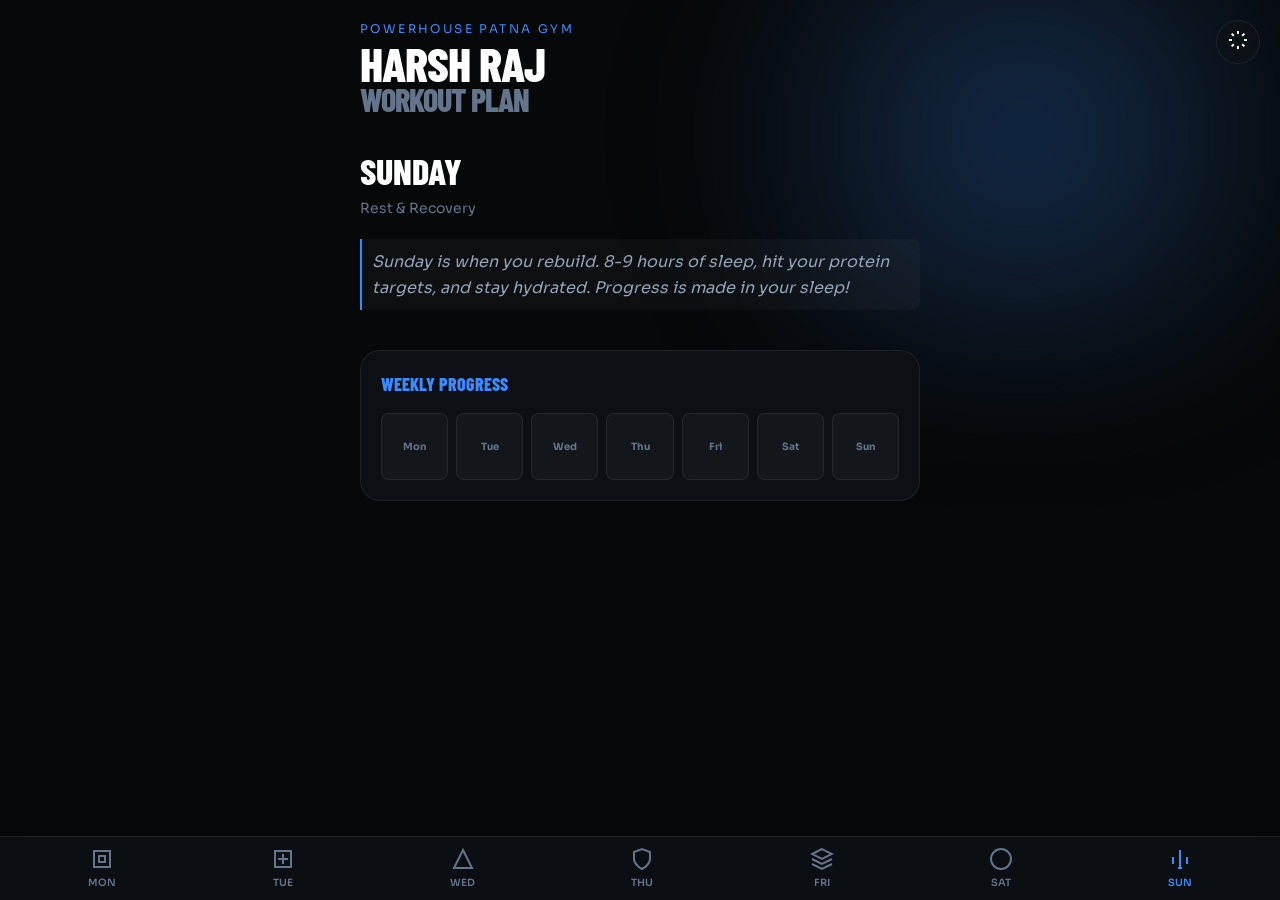
==== index.html @ e4090808 "Initial commit" ====
<!DOCTYPE html>
<html lang="en">
<head>
    <meta charset="UTF-8">
    <meta name="viewport" content="width=device-width, initial-scale=1.0, maximum-scale=1.0, user-scalable=no, viewport-fit=cover">
    <title>Harsh Raj — Workout Plan</title>
    
    <!-- PWA -->
    <link rel="manifest" href="manifest.json">
    <meta name="theme-color" content="#080b0f">
    <meta name="apple-mobile-web-app-capable" content="yes">
    <meta name="apple-mobile-web-app-status-bar-style" content="black-translucent">
    <link rel="apple-touch-icon" href="icons/icon-192.png">

    <!-- Fonts -->
    <link rel="preconnect" href="https://fonts.googleapis.com">
    <link rel="preconnect" href="https://fonts.gstatic.com" crossorigin>
    <link href="https://fonts.googleapis.com/css2?family=Barlow+Condensed:wght@400;600;700;800;900&family=Sora:wght@300;400;600;700&family=JetBrains+Mono:wght@400;500&display=swap" rel="stylesheet">

    <!-- Styles -->
    <link rel="stylesheet" href="style-extra.css">
</head>
<body class="day-blue">
    <div class="glow-bg"></div>
    <div class="pull-to-refresh" id="ptr">↓ Pull to update</div>

    <button class="focus-btn" onclick="toggleFocusMode()" aria-label="Toggle Focus Mode">
        <svg class="nav-icon"><path d="M12 3v3m0 12v3M5.6 5.6l2.2 2.2m8.4 8.4l2.2 2.2M3 12h3m12 0h3M5.6 18.4l2.2-2.2m8.4-8.4l2.2-2.2"/></svg>
    </button>

    <div class="app-container">
        <!-- ════════ HERO ════════ -->
        <header>
            <div class="brand-eyebrow">POWERHOUSE PATNA GYM</div>
            <h1 class="hero-title">
                <span class="name">HARSH RAJ</span>
                <span class="sub">WORKOUT PLAN</span>
            </h1>
        </header>

        <main id="app-content">
            <!-- ════════ MONDAY (Back & Bi) ════════ -->
            <section class="exercise-section" id="day-0">
                <div class="day-header">
                    <div class="day-info">
                        <h2>MONDAY</h2>
                        <p>Back & Biceps · Primary Pull</p>
                    </div>
                </div>

                <!-- Back -->
                <div class="exercise-card" data-id="m01">
                    <div class="exercise-header">
                        <div class="ex-title-wrap">
                            <span class="ex-number">01</span>
                            <span class="ex-name">T-Bar Bent-Over Row</span>
                        </div>
                        <span class="ex-badge">3 × 12–16</span>
                    </div>
                    <div class="exercise-details">
                        <div class="details-content">
                            <ul class="cues-list">
                                <li>Hip hinge ~45°; chest up, back flat throughout</li>
                                <li>Pull handle to lower sternum; elbows stay close</li>
                                <li>Squeeze shoulder blades at the top — hold 1 sec</li>
                                <li>Full stretch at bottom; don't round upper back</li>
                            </ul>
                            <div class="tip-box">Your primary back thickness builder. Load progressively — add 2.5 kg when you hit the top range easily.</div>
                        </div>
                    </div>
                </div>

                <div class="exercise-card" data-id="m02">
                    <div class="exercise-header">
                        <div class="ex-title-wrap">
                            <span class="ex-number">02</span>
                            <span class="ex-name">Lat Pulldown</span>
                        </div>
                        <span class="ex-badge">3 × 12–16</span>
                    </div>
                    <div class="exercise-details">
                        <div class="details-content">
                            <ul class="cues-list">
                                <li>Lean back 15°; initiate by depressing scapula first</li>
                                <li>Pull bar to upper sternum — not behind the neck</li>
                                <li>Full stretch at top every rep; let shoulder blades rise</li>
                            </ul>
                            <div class="tip-box">Think "pull your elbows to your pockets" not "pull the bar down." This shifts load from biceps to lats.</div>
                        </div>
                    </div>
                </div>

                <div class="exercise-card" data-id="m03">
                    <div class="exercise-header">
                        <div class="ex-title-wrap">
                            <span class="ex-number">03</span>
                            <span class="ex-name">Seated Row</span>
                        </div>
                        <span class="ex-badge">3 × 14–20</span>
                    </div>
                    <div class="exercise-details">
                        <div class="details-content">
                            <ul class="cues-list">
                                <li>Slight forward lean at start for full lat stretch</li>
                                <li>Pull to upper abdomen; elbows hug torso</li>
                                <li>Squeeze blades at peak; slow return</li>
                            </ul>
                            <div class="tip-box">Higher rep range here creates metabolic stress for back density. Constant cable tension is key.</div>
                        </div>
                    </div>
                </div>

                <div class="exercise-card" data-id="m04">
                    <div class="exercise-header">
                        <div class="ex-title-wrap">
                            <span class="ex-number">04</span>
                            <span class="ex-name">Pullover</span>
                        </div>
                        <span class="ex-badge">2 × Failure</span>
                    </div>
                    <div class="exercise-details">
                        <div class="details-content">
                            <ul class="cues-list">
                                <li>Lie across bench; hips low to maximise lat stretch</li>
                                <li>Arms straight; arc from overhead to hips</li>
                                <li>Feel the lat stretch at full extension</li>
                            </ul>
                            <div class="tip-box">Targets the lats through a unique arc. Also develops the serratus anterior — the "fingers" at the side.</div>
                        </div>
                    </div>
                </div>

                <!-- Biceps -->
                <div class="exercise-card" data-id="m05">
                    <div class="exercise-header">
                        <div class="ex-title-wrap">
                            <span class="ex-number">05</span>
                            <span class="ex-name">Preacher Curl</span>
                        </div>
                        <span class="ex-badge">3 × 12–16</span>
                    </div>
                    <div class="exercise-details">
                        <div class="details-content">
                            <ul class="cues-list">
                                <li>Chest flat against pad; upper arms fully supported</li>
                                <li>Full extension at the bottom — don't cut the range</li>
                                <li>Slow curl; hard squeeze at top</li>
                            </ul>
                            <div class="tip-box">The pad eliminates momentum entirely. When you can't cheat, every rep is pure muscle work.</div>
                        </div>
                    </div>
                </div>

                <div class="exercise-card" data-id="m06">
                    <div class="exercise-header">
                        <div class="ex-title-wrap">
                            <span class="ex-number">06</span>
                            <span class="ex-name">Dumbbell Curl</span>
                        </div>
                        <span class="ex-badge">3 × Failure</span>
                    </div>
                    <div class="exercise-details">
                        <div class="details-content">
                            <ul class="cues-list">
                                <li>Keep elbows pinned to sides</li>
                                <li>Supinate (twist pinky out) during the curl</li>
                                <li>No swinging — if you swing, the set is over</li>
                            </ul>
                            <div class="tip-box">Going to failure here after preacher curls = maximum growth stimulus.</div>
                        </div>
                    </div>
                </div>

                <!-- Forearms -->
                <div class="exercise-card" data-id="m07">
                    <div class="exercise-header">
                        <div class="ex-title-wrap">
                            <span class="ex-number">07</span>
                            <span class="ex-name">Reverse Grip Curls</span>
                        </div>
                        <span class="ex-badge">3 × 12</span>
                    </div>
                    <div class="exercise-details">
                        <div class="details-content">
                            <ul class="cues-list">
                                <li>Overhand grip; elbows fixed at sides</li>
                                <li>Lighter than regular curls — control is key</li>
                            </ul>
                            <div class="tip-box">Builds the brachialis which pushes the bicep up, creating arm thickness.</div>
                        </div>
                    </div>
                </div>

                <div class="exercise-card" data-id="m08">
                    <div class="exercise-header">
                        <div class="ex-title-wrap">
                            <span class="ex-number">08</span>
                            <span class="ex-name">Wrist Curls</span>
                        </div>
                        <span class="ex-badge">3 × 12</span>
                    </div>
                    <div class="exercise-details">
                        <div class="details-content">
                            <ul class="cues-list">
                                <li>Forearms on thighs, palms up</li>
                                <li>Let bar roll to fingertips on descent</li>
                            </ul>
                            <div class="tip-box">The "roll to fingertips" doubles the range of motion. This is where growth lives.</div>
                        </div>
                    </div>
                </div>
            </section>

            <!-- ════════ TUESDAY (Chest & Tri) ════════ -->
            <section class="exercise-section" id="day-1">
                <div class="day-header">
                    <div class="day-info">
                        <h2>TUESDAY</h2>
                        <p>Chest & Triceps · Primary Push</p>
                    </div>
                </div>

                <div class="exercise-card" data-id="t01">
                    <div class="exercise-header">
                        <div class="ex-title-wrap">
                            <span class="ex-number">01</span>
                            <span class="ex-name">Incline DB Press — Heavy</span>
                        </div>
                        <span class="ex-badge">3 × 6–12</span>
                    </div>
                    <div class="exercise-details">
                        <div class="details-content">
                            <ul class="cues-list">
                                <li>30–45° bench; pinch shoulder blades before unracking</li>
                                <li>Lower DBs to outer chest; elbows ~75° from torso</li>
                                <li>Drive through palms; rotate slightly inward at top</li>
                            </ul>
                            <div class="tip-box">Your strength set — aim for 6-8 reps with a weight that's genuinely challenging.</div>
                        </div>
                    </div>
                </div>

                <div class="exercise-card" data-id="t02">
                    <div class="exercise-header">
                        <div class="ex-title-wrap">
                            <span class="ex-number">02</span>
                            <span class="ex-name">Incline Bench — Slow</span>
                        </div>
                        <span class="ex-badge">1 × 16–20</span>
                    </div>
                    <div class="exercise-details">
                        <div class="details-content">
                            <ul class="cues-list">
                                <li>Moderate weight (40-50kg); 3-sec eccentric, 1-sec pause at bottom</li>
                                <li>Touch chest; full extension at top</li>
                            </ul>
                            <div class="tip-box">Back-to-back incline creates both mechanical tension and metabolic stress.</div>
                        </div>
                    </div>
                </div>

                <div class="exercise-card" data-id="t03">
                    <div class="exercise-header">
                        <div class="ex-title-wrap">
                            <span class="ex-number">03</span>
                            <span class="ex-name">Pec Deck Fly</span>
                        </div>
                        <span class="ex-badge">3 × 18</span>
                    </div>
                    <div class="exercise-details">
                        <div class="details-content">
                            <ul class="cues-list">
                                <li>Bring pads together with a "hugging" motion; hold 1 sec</li>
                                <li>Control the return fully — that stretch is the stimulus</li>
                            </ul>
                            <div class="tip-box">Pec deck isolates the chest better than almost anything else.</div>
                        </div>
                    </div>
                </div>

                <div class="exercise-card" data-id="t04">
                    <div class="exercise-header">
                        <div class="ex-title-wrap">
                            <span class="ex-number">04</span>
                            <span class="ex-name">Flat Bench Press</span>
                        </div>
                        <span class="ex-badge">2 × 6–12</span>
                    </div>
                    <div class="exercise-details">
                        <div class="details-content">
                            <ul class="cues-list">
                                <li>Natural arch; feet drive into floor; leg drive = stability</li>
                                <li>Touch bar to lower sternum; elbows 45–60° to torso</li>
                            </ul>
                            <div class="tip-box">Only 2 sets because you've already pre-fatigued the chest.</div>
                        </div>
                    </div>
                </div>

                <div class="exercise-card" data-id="t05">
                    <div class="exercise-header">
                        <div class="ex-title-wrap">
                            <span class="ex-number">05</span>
                            <span class="ex-name">Decline DB Press</span>
                        </div>
                        <span class="ex-badge">3 × 16</span>
                    </div>
                    <div class="exercise-details">
                        <div class="details-content">
                            <ul class="cues-list">
                                <li>Press up and slightly inward; squeeze hard at top</li>
                                <li>16 reps = moderate weight, pump focus</li>
                            </ul>
                            <div class="tip-box">Lower chest fibres only activate fully when pressing from a decline angle.</div>
                        </div>
                    </div>
                </div>

                <!-- Triceps -->
                <div class="exercise-card" data-id="t06">
                    <div class="exercise-header">
                        <div class="ex-title-wrap">
                            <span class="ex-number">06</span>
                            <span class="ex-name">Triceps Pushdown</span>
                        </div>
                        <span class="ex-badge">3 × Failure</span>
                    </div>
                    <div class="exercise-details">
                        <div class="details-content">
                            <ul class="cues-list">
                                <li>Rope or bar; elbows pinned to sides</li>
                                <li>Split rope at bottom for full lateral-head squeeze</li>
                            </ul>
                            <div class="tip-box">Going to failure after chest means your triceps are already partially fatigued.</div>
                        </div>
                    </div>
                </div>

                <div class="exercise-card" data-id="t07">
                    <div class="exercise-header">
                        <div class="ex-title-wrap">
                            <span class="ex-number">07</span>
                            <span class="ex-name">Overhead Extension</span>
                        </div>
                        <span class="ex-badge">3 × Failure</span>
                    </div>
                    <div class="exercise-details">
                        <div class="details-content">
                            <ul class="cues-list">
                                <li>Rope overhead; arms forward fully; hold squeeze</li>
                                <li>Return slowly — the stretch is the money position</li>
                            </ul>
                            <div class="tip-box">The only way to fully stretch the long head — the largest head.</div>
                        </div>
                    </div>
                </div>
            </section>

            <!-- ════════ WEDNESDAY (Shoulders) ════════ -->
            <section class="exercise-section" id="day-2">
                <div class="day-header">
                    <div class="day-info">
                        <h2>WEDNESDAY</h2>
                        <p>Shoulders · 3D Delts</p>
                    </div>
                </div>

                <div class="exercise-card" data-id="w01">
                    <div class="exercise-header">
                        <div class="ex-title-wrap">
                            <span class="ex-number">01</span>
                            <span class="ex-name">DB Press</span>
                        </div>
                        <span class="ex-badge">3 × 8–14</span>
                    </div>
                    <div class="exercise-details">
                        <div class="details-content">
                            <ul class="cues-list">
                                <li>Seated or standing; DBs at ear level</li>
                                <li>Press up and slightly inward; full extension</li>
                            </ul>
                            <div class="tip-box">Allows each arm to move independently, fixing strength imbalances.</div>
                        </div>
                    </div>
                </div>

                <div class="exercise-card" data-id="w02">
                    <div class="exercise-header">
                        <div class="ex-title-wrap">
                            <span class="ex-number">02</span>
                            <span class="ex-name">Cable Lateral Raise</span>
                        </div>
                        <span class="ex-badge">3 × 16–20</span>
                    </div>
                    <div class="exercise-details">
                        <div class="details-content">
                            <ul class="cues-list">
                                <li>Lead with elbow; tilt pinky up slightly at top</li>
                                <li>Controlled descent — 2 sec down minimum</li>
                            </ul>
                            <div class="tip-box">Cable provides constant tension through the full range.</div>
                        </div>
                    </div>
                </div>

                <div class="exercise-card" data-id="w03">
                    <div class="exercise-header">
                        <div class="ex-title-wrap">
                            <span class="ex-number">03</span>
                            <span class="ex-name">Reverse Pec Deck — Slow</span>
                        </div>
                        <span class="ex-badge">3 × Failure</span>
                    </div>
                    <div class="exercise-details">
                        <div class="details-content">
                            <ul class="cues-list">
                                <li>3-sec eccentric; don't use traps to assist</li>
                                <li>Hold 1 sec at rear peak; feel the rear delt squeeze</li>
                            </ul>
                            <div class="tip-box">Rear delts are essential for the 3D "capped" shoulder look.</div>
                        </div>
                    </div>
                </div>

                <div class="exercise-card" data-id="w04">
                    <div class="exercise-header">
                        <div class="ex-title-wrap">
                            <span class="ex-number">04</span>
                            <span class="ex-name">Cable Shrugs</span>
                        </div>
                        <span class="ex-badge">3 × 12</span>
                    </div>
                    <div class="exercise-details">
                        <div class="details-content">
                            <ul class="cues-list">
                                <li>Straight arms; shrug straight up; hold for 2 sec</li>
                                <li>Don't roll the shoulders forward</li>
                            </ul>
                            <div class="tip-box">Constant tension vs barbell which loses it at the bottom.</div>
                        </div>
                    </div>
                </div>
            </section>

            <!-- ════════ THURSDAY (Legs) ════════ -->
            <section class="exercise-section" id="day-3">
                <div class="day-header">
                    <div class="day-info">
                        <h2>THURSDAY</h2>
                        <p>Legs · Lower Body Strength</p>
                    </div>
                </div>

                <div class="exercise-card" data-id="l01">
                    <div class="exercise-header">
                        <div class="ex-title-wrap">
                            <span class="ex-number">01</span>
                            <span class="ex-name">Heavy Squats</span>
                        </div>
                        <span class="ex-badge">3 × 8–14</span>
                    </div>
                    <div class="exercise-details">
                        <div class="details-content">
                            <ul class="cues-list">
                                <li>Brace core hard; descend to parallel+</li>
                                <li>Knees track over toes; chest stays tall</li>
                            </ul>
                            <div class="tip-box">The king of lower-body exercises. Track your numbers weekly.</div>
                        </div>
                    </div>
                </div>

                <div class="exercise-card" data-id="l02">
                    <div class="exercise-header">
                        <div class="ex-title-wrap">
                            <span class="ex-number">02</span>
                            <span class="ex-name">Leg Extension</span>
                        </div>
                        <span class="ex-badge">3 × 20</span>
                    </div>
                    <div class="exercise-details">
                        <div class="details-content">
                            <ul class="cues-list">
                                <li>Squeeze the VMO at the top; 3-sec eccentric</li>
                                <li>20 reps = moderate weight, pump focus</li>
                            </ul>
                            <div class="tip-box">Brutal pump after squats — a different stimulus.</div>
                        </div>
                    </div>
                </div>

                <div class="exercise-card" data-id="l03">
                    <div class="exercise-header">
                        <div class="ex-title-wrap">
                            <span class="ex-number">03</span>
                            <span class="ex-name">Leg Curl</span>
                        </div>
                        <span class="ex-badge">3 × 20</span>
                    </div>
                    <div class="exercise-details">
                        <div class="details-content">
                            <ul class="cues-list">
                                <li>Hold peak contraction 1 sec; 3-sec eccentric</li>
                                <li>Pointed toes for max hamstring contraction</li>
                            </ul>
                            <div class="tip-box">Hamstrings respond extremely well to high reps.</div>
                        </div>
                    </div>
                </div>
            </section>

            <!-- ════════ FRIDAY (Back & Bi Hit 2) ════════ -->
            <section class="exercise-section" id="day-4">
                <div class="day-header">
                    <div class="day-info">
                        <h2>FRIDAY</h2>
                        <p>Back & Biceps · Hit 2</p>
                    </div>
                </div>

                <div class="exercise-card" data-id="f01">
                    <div class="exercise-header">
                        <div class="ex-title-wrap">
                            <span class="ex-number">01</span>
                            <span class="ex-name">Reverse Grip Row</span>
                        </div>
                        <span class="ex-badge">3 × 12–16</span>
                    </div>
                    <div class="exercise-details">
                        <div class="details-content">
                            <ul class="cues-list">
                                <li>Underhand grip; pull to lower abdomen</li>
                                <li>Emphasises lower lats more than overhand</li>
                            </ul>
                            <div class="tip-box">Shifts load to lower lats and involves biceps more heavily.</div>
                        </div>
                    </div>
                </div>

                <div class="exercise-card" data-id="f02">
                    <div class="exercise-header">
                        <div class="ex-title-wrap">
                            <span class="ex-number">02</span>
                            <span class="ex-name">Lat Pulldown (Alt Grip)</span>
                        </div>
                        <span class="ex-badge">3 × 12–16</span>
                    </div>
                    <div class="exercise-details">
                        <div class="details-content">
                            <ul class="cues-list">
                                <li>Use a different grip than Monday (Wide/Neutral/Under)</li>
                            </ul>
                            <div class="tip-box">Rotating grip weekly ensures you develop full lat coverage.</div>
                        </div>
                    </div>
                </div>

                <div class="exercise-card" data-id="f03">
                    <div class="exercise-header">
                        <div class="ex-title-wrap">
                            <span class="ex-number">03</span>
                            <span class="ex-name">Seated Row</span>
                        </div>
                        <span class="ex-badge">3 × 14–20</span>
                    </div>
                    <div class="exercise-details">
                        <div class="details-content">
                            <div class="tip-box">Second hit builds strength faster. Consistency is key.</div>
                        </div>
                    </div>
                </div>

                <div class="exercise-card" data-id="f04">
                    <div class="exercise-header">
                        <div class="ex-title-wrap">
                            <span class="ex-number">04</span>
                            <span class="ex-name">Hammer Curl</span>
                        </div>
                        <span class="ex-badge">3 × Failure</span>
                    </div>
                    <div class="exercise-details">
                        <div class="details-content">
                            <ul class="cues-list">
                                <li>Neutral grip (thumbs up); no swinging</li>
                            </ul>
                            <div class="tip-box">Focuses on the brachialis for arm thickness.</div>
                        </div>
                    </div>
                </div>
            </section>

            <!-- ════════ SATURDAY (Chest & Tri Hit 2) ════════ -->
            <section class="exercise-section" id="day-5">
                <div class="day-header">
                    <div class="day-info">
                        <h2>SATURDAY</h2>
                        <p>Chest & Triceps · Hit 2</p>
                    </div>
                </div>

                <div class="exercise-card" data-id="s01">
                    <div class="exercise-header">
                        <div class="ex-title-wrap">
                            <span class="ex-number">01</span>
                            <span class="ex-name">Incline DB Press</span>
                        </div>
                        <span class="ex-badge">3 × 6–12</span>
                    </div>
                    <div class="exercise-details">
                        <div class="details-content">
                            <div class="tip-box">Compare with Tuesday — match or beat it.</div>
                        </div>
                    </div>
                </div>

                <div class="exercise-card" data-id="s02">
                    <div class="exercise-header">
                        <div class="ex-title-wrap">
                            <span class="ex-number">02</span>
                            <span class="ex-name">Flat Bench Press</span>
                        </div>
                        <span class="ex-badge">2 × 6–12</span>
                    </div>
                    <div class="exercise-details">
                        <div class="details-content">
                            <div class="tip-box">Optimal volume for strength progression.</div>
                        </div>
                    </div>
                </div>

                <div class="exercise-card" data-id="s03">
                    <div class="exercise-header">
                        <div class="ex-title-wrap">
                            <span class="ex-number">03</span>
                            <span class="ex-name">Triceps Pushdown</span>
                        </div>
                        <span class="ex-badge">3 × Failure</span>
                    </div>
                    <div class="exercise-details">
                        <div class="details-content">
                            <div class="tip-box">Failure sets twice weekly = high stimulus.</div>
                        </div>
                    </div>
                </div>
            </section>

            <!-- ════════ SUNDAY (Rest) ════════ -->
            <section class="exercise-section" id="day-6">
                <div class="day-header">
                    <div class="day-info">
                        <h2>SUNDAY</h2>
                        <p>Rest & Recovery</p>
                    </div>
                </div>
                <div class="tip-box" style="font-size: 16px; line-height: 1.6;">
                    Sunday is when you rebuild. 8-9 hours of sleep, hit your protein targets, and stay hydrated. Progress is made in your sleep!
                </div>
            </section>

            <!-- ════════ WEEKLY TRACKER ════════ -->
            <section class="weekly-tracker">
                <h3 class="display-font" style="font-size: 18px; color: var(--accent);">Weekly Progress</h3>
                <div class="tracker-grid" id="weekly-tracker-grid"></div>
            </section>
        </main>

        <!-- ════════ BOTTOM NAV ════════ -->
        <nav class="bottom-nav">
            <a href="#" class="nav-item active" data-day="0">
                <svg class="nav-icon"><path d="M4 4h16v16H4z M9 9h6v6H9z"/></svg>
                <span>MON</span>
            </a>
            <a href="#" class="nav-item" data-day="1">
                <svg class="nav-icon"><path d="M4 4h16v16H4z M12 7v10 M7 12h10"/></svg>
                <span>TUE</span>
            </a>
            <a href="#" class="nav-item" data-day="2">
                <svg class="nav-icon"><path d="M12 3l9 18H3l9-18z"/></svg>
                <span>WED</span>
            </a>
            <a href="#" class="nav-item" data-day="3">
                <svg class="nav-icon"><path d="M12 22s8-4 8-10V5l-8-3-8 3v7c0 6 8 10 8 10z"/></svg>
                <span>THU</span>
            </a>
            <a href="#" class="nav-item" data-day="4">
                <svg class="nav-icon"><path d="M12 2L2 7l10 5 10-5-10-5z M2 17l10 5 10-5 M2 12l10 5 10-5"/></svg>
                <span>FRI</span>
            </a>
            <a href="#" class="nav-item" data-day="5">
                <svg class="nav-icon"><circle cx="12" cy="12" r="10"/></svg>
                <span>SAT</span>
            </a>
            <a href="#" class="nav-item" data-day="6">
                <svg class="nav-icon"><path d="M10 21h4 M19 10v7 M5 10v7 M12 3v18"/></svg>
                <span>SUN</span>
            </a>
        </nav>
    </div>

    <script src="script.js"></script>
</body>
</html>
---- style-extra.css ----
/* 
  Harsh Raj — Workout Plan
  Core Design System & Visual Tokens
*/

:root {
    /* Base Theme */
    --bg: #060809;
    --bg-surface: #0c0f13;
    --bg-glass: rgba(15, 18, 24, 0.7);
    --border: rgba(255, 255, 255, 0.08);
    --border-bright: rgba(255, 255, 255, 0.15);
    
    /* Text */
    --text-primary: #ffffff;
    --text-secondary: #94a3b8;
    --text-dim: #64748b;
    
    /* Brand Colors - Harsh Raj Specific Split */
    --blue: #3b8bff;
    --blue-glow: rgba(59, 139, 255, 0.3);
    
    --red: #ef4444;
    --red-glow: rgba(239, 68, 68, 0.3);
    
    --gold: #f59e0b;
    --gold-glow: rgba(245, 158, 11, 0.3);
    
    --green: #10b981;
    --green-glow: rgba(16, 185, 129, 0.3);
    
    /* Functional Colors */
    --accent: var(--blue);
    --accent-glow: var(--blue-glow);
    
    /* Spacing */
    --safe-area-top: env(safe-area-inset-top);
    --safe-area-bottom: env(safe-area-inset-bottom);
}

/* Day Specific Overrides */
body.day-blue { --accent: var(--blue); --accent-glow: var(--blue-glow); }
body.day-red { --accent: var(--red); --accent-glow: var(--red-glow); }
body.day-gold { --accent: var(--gold); --accent-glow: var(--gold-glow); }
body.day-green { --accent: var(--green); --accent-glow: var(--green-glow); }

* {
    margin: 0;
    padding: 0;
    box-sizing: border-box;
    -webkit-tap-highlight-color: transparent;
}

body {
    background-color: var(--bg);
    color: var(--text-primary);
    font-family: 'Sora', sans-serif;
    line-height: 1.5;
    overflow-x: hidden;
    min-height: 100vh;
}

/* Typography */
h1, h2, h3, .display-font {
    font-family: 'Barlow Condensed', sans-serif;
    text-transform: uppercase;
    font-weight: 800;
}

/* Background Texture */
body::before {
    content: "";
    position: fixed;
    top: 0;
    left: 0;
    width: 100%;
    height: 100%;
    background-image: url("data:image/svg+xml,%3Csvg viewBox='0 0 200 200' xmlns='http://www.w3.org/2000/svg'%3%3Ffilter id='noiseFilter'%3E%3CfeTurbulence type='fractalNoise' baseFrequency='0.65' numOctaves='3' stitchTiles='stitch'/%3E%3C/filter%3E%3Crect width='100%25' height='100%25' filter='url(%23noiseFilter)'/%3E%3C/svg%3E");
    opacity: 0.03;
    pointer-events: none;
    z-index: 100;
}

.glow-bg {
    position: fixed;
    top: -10%;
    right: -10%;
    width: 60%;
    height: 50%;
    background: radial-gradient(circle, var(--accent-glow) 0%, transparent 70%);
    filter: blur(80px);
    z-index: -1;
    transition: background 0.8s ease;
}

/* Layout */
.app-container {
    max-width: 600px;
    margin: 0 auto;
    padding: calc(20px + var(--safe-area-top)) 20px calc(100px + var(--safe-area-bottom));
}

/* Header */
header {
    margin-bottom: 30px;
}

.brand-eyebrow {
    font-size: 12px;
    letter-spacing: 0.2em;
    color: var(--accent);
    margin-bottom: 4px;
    transition: color 0.5s ease;
}

.hero-title {
    font-size: 48px;
    line-height: 0.9;
    letter-spacing: -0.02em;
}

.hero-title span {
    display: block;
}

.hero-title .name {
    color: var(--text-primary);
}

.hero-title .sub {
    color: var(--text-dim);
    font-size: 32px;
}

/* Navigation */
.bottom-nav {
    position: fixed;
    bottom: 0;
    left: 0;
    width: 100%;
    background: var(--bg-glass);
    backdrop-filter: blur(15px);
    -webkit-backdrop-filter: blur(15px);
    border-top: 1px solid var(--border);
    display: flex;
    justify-content: space-around;
    padding: 10px 10px calc(10px + var(--safe-area-bottom));
    z-index: 1000;
}

.nav-item {
    display: flex;
    flex-direction: column;
    align-items: center;
    color: var(--text-dim);
    text-decoration: none;
    font-size: 10px;
    font-weight: 600;
    transition: all 0.3s ease;
}

.nav-item.active {
    color: var(--accent);
}

.nav-icon {
    width: 24px;
    height: 24px;
    margin-bottom: 4px;
    stroke: currentColor;
    stroke-width: 2;
    fill: none;
}

/* Exercise Cards */
.exercise-section {
    display: none;
}

.exercise-section.active {
    display: block;
    animation: slideUp 0.4s ease-out;
}

@keyframes slideUp {
    from { opacity: 0; transform: translateY(20px); }
    to { opacity: 1; transform: translateY(0); }
}

.day-header {
    margin-bottom: 20px;
    display: flex;
    justify-content: space-between;
    align-items: flex-end;
}

.day-info h2 {
    font-size: 36px;
    color: var(--text-primary);
}

.day-info p {
    color: var(--text-dim);
    font-size: 14px;
}

.exercise-card {
    background: var(--bg-surface);
    border: 1px solid var(--border);
    border-radius: 16px;
    margin-bottom: 16px;
    overflow: hidden;
    transition: border-color 0.3s ease;
}

.exercise-card.completed {
    border-color: var(--green);
    background: rgba(16, 185, 129, 0.05);
}

.exercise-card.completed .ex-name {
    text-decoration: line-through;
    color: var(--text-dim);
    text-decoration-color: var(--green);
}

.exercise-card.completed .ex-number {
    color: var(--green);
}

.exercise-card.completed .ex-number::after {
    content: " ✓";
    font-size: 10px;
}

.exercise-header {
    padding: 16px;
    display: flex;
    justify-content: space-between;
    align-items: center;
    cursor: pointer;
}

.ex-title-wrap {
    display: flex;
    align-items: center;
    gap: 12px;
}

.ex-number {
    font-family: 'JetBrains Mono', monospace;
    font-size: 12px;
    color: var(--accent);
    opacity: 0.7;
}

.ex-name {
    font-size: 16px;
    font-weight: 700;
}

.ex-badge {
    background: rgba(255, 255, 255, 0.05);
    padding: 4px 10px;
    border-radius: 6px;
    font-family: 'Barlow Condensed', sans-serif;
    font-weight: 700;
    font-size: 14px;
}

/* Expanded Details */
.exercise-details {
    max-height: 0;
    overflow: hidden;
    transition: max-height 0.4s cubic-bezier(0, 1, 0, 1);
    background: rgba(255, 255, 255, 0.02);
}

.exercise-card.open .exercise-details {
    max-height: 1000px;
    transition: max-height 0.8s ease-in-out;
}

.details-content {
    padding: 0 16px 16px;
}

.cues-list {
    list-style: none;
    margin: 12px 0;
}

.cues-list li {
    font-size: 13px;
    color: var(--text-secondary);
    padding-left: 18px;
    position: relative;
    margin-bottom: 6px;
}

.cues-list li::before {
    content: "→";
    position: absolute;
    left: 0;
    color: var(--accent);
}

.tip-box {
    background: rgba(255, 255, 255, 0.03);
    border-left: 2px solid var(--accent);
    padding: 10px;
    border-radius: 0 8px 8px 0;
    font-size: 12px;
    font-style: italic;
    color: var(--text-secondary);
}

/* Set Tracker */
.sets-tracker {
    display: flex;
    gap: 8px;
    margin-top: 15px;
    padding-top: 15px;
    border-top: 1px solid var(--border);
}

.set-check {
    width: 40px;
    height: 40px;
    border-radius: 10px;
    border: 1px solid var(--border);
    display: flex;
    align-items: center;
    justify-content: center;
    font-family: 'Barlow Condensed', sans-serif;
    font-weight: 800;
    font-size: 18px;
    color: var(--text-dim);
    cursor: pointer;
    transition: all 0.2s ease;
}

.set-check.done {
    background: var(--accent);
    border-color: var(--accent);
    color: white;
    box-shadow: 0 4px 12px var(--accent-glow);
    transform: translateY(-2px);
}

/* Weekly Tracker */
.weekly-tracker {
    margin-top: 40px;
    padding: 20px;
    background: var(--bg-surface);
    border-radius: 20px;
    border: 1px solid var(--border);
}

.tracker-grid {
    display: grid;
    grid-template-columns: repeat(7, 1fr);
    gap: 8px;
    margin-top: 15px;
}

.tracker-day {
    aspect-ratio: 1;
    border-radius: 8px;
    background: rgba(255, 255, 255, 0.03);
    border: 1px solid var(--border);
    display: flex;
    flex-direction: column;
    align-items: center;
    justify-content: center;
    font-size: 10px;
    font-weight: 700;
    color: var(--text-dim);
}

.tracker-day.done {
    background: var(--green);
    border-color: var(--green);
    color: white;
}

/* Pull to Refresh */
.pull-to-refresh {
    position: fixed;
    top: -50px;
    left: 0;
    width: 100%;
    height: 50px;
    display: flex;
    align-items: center;
    justify-content: center;
    color: var(--accent);
    z-index: 2000;
    transition: transform 0.2s;
}

/* Focus Mode Button */
.focus-btn {
    position: fixed;
    top: calc(20px + var(--safe-area-top));
    right: 20px;
    width: 44px;
    height: 44px;
    border-radius: 50%;
    background: var(--bg-glass);
    backdrop-filter: blur(10px);
    border: 1px solid var(--border);
    display: flex;
    align-items: center;
    justify-content: center;
    z-index: 1001;
    color: var(--text-primary);
}

body.focus-mode .bottom-nav,
body.focus-mode header,
body.focus-mode .weekly-tracker {
    opacity: 0.1;
    pointer-events: none;
}
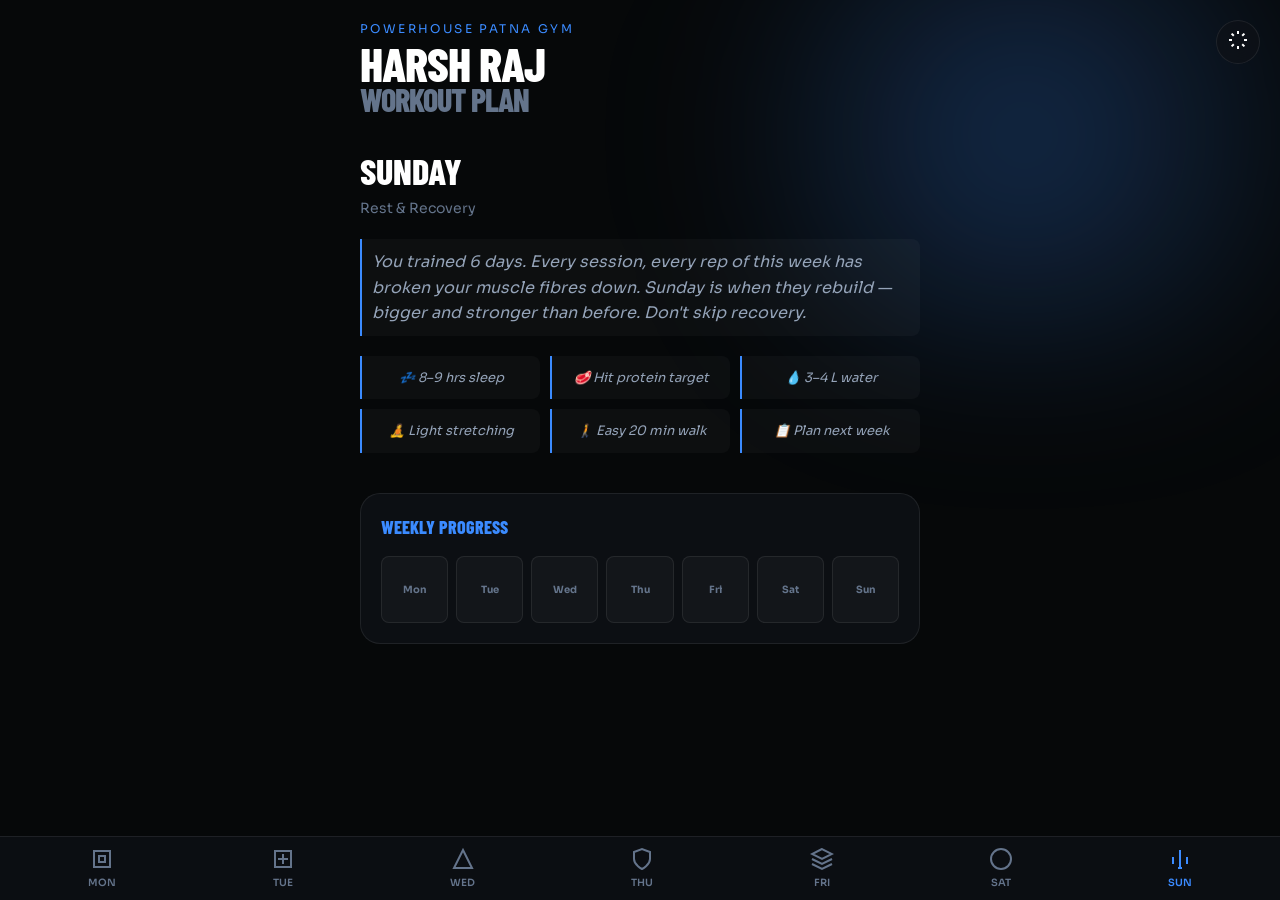
==== commit 96251f31: "Synchronize PWA workout data with source document" ====
--- a/index.html
+++ b/index.html
@@ -48,6 +48,8 @@
                     </div>
                 </div>
 
+                <div class="day-note-pwa">Width + thickness + arm curl volume + forearm finisher</div>
+
                 <!-- Back -->
                 <div class="exercise-card" data-id="m01">
                     <div class="exercise-header">
@@ -63,9 +65,9 @@
                                 <li>Hip hinge ~45°; chest up, back flat throughout</li>
                                 <li>Pull handle to lower sternum; elbows stay close</li>
                                 <li>Squeeze shoulder blades at the top — hold 1 sec</li>
-                                <li>Full stretch at bottom; don't round upper back</li>
-                            </ul>
-                            <div class="tip-box">Your primary back thickness builder. Load progressively — add 2.5 kg when you hit the top range easily.</div>
+                                <li>Full stretch at bottom; don't round upper back under load</li>
+                            </ul>
+                            <div class="tip-box"><strong>Pro Tip:</strong> This is your primary back thickness builder. The hip-hinge position mirrors a takedown stance. Load progressively — add 2.5 kg when you hit the top range easily.</div>
                         </div>
                     </div>
                 </div>
@@ -84,8 +86,9 @@
                                 <li>Lean back 15°; initiate by depressing scapula first</li>
                                 <li>Pull bar to upper sternum — not behind the neck</li>
                                 <li>Full stretch at top every rep; let shoulder blades rise</li>
-                            </ul>
-                            <div class="tip-box">Think "pull your elbows to your pockets" not "pull the bar down." This shifts load from biceps to lats.</div>
+                                <li>Thumbless grip removes forearm interference</li>
+                            </ul>
+                            <div class="tip-box"><strong>Pro Tip:</strong> Think "pull your elbows to your pockets" not "pull the bar down." This mental cue shifts the load from biceps to lats instantly.</div>
                         </div>
                     </div>
                 </div>
@@ -103,9 +106,9 @@
                             <ul class="cues-list">
                                 <li>Slight forward lean at start for full lat stretch</li>
                                 <li>Pull to upper abdomen; elbows hug torso</li>
-                                <li>Squeeze blades at peak; slow return</li>
-                            </ul>
-                            <div class="tip-box">Higher rep range here creates metabolic stress for back density. Constant cable tension is key.</div>
+                                <li>Squeeze blades at peak; slow return to full stretch</li>
+                            </ul>
+                            <div class="tip-box"><strong>Pro Tip:</strong> Higher rep range (14–20) here creates metabolic stress for back density. The constant cable tension is a different stimulus than free-weight rows.</div>
                         </div>
                     </div>
                 </div>
@@ -122,10 +125,11 @@
                         <div class="details-content">
                             <ul class="cues-list">
                                 <li>Lie across bench; hips low to maximise lat stretch</li>
-                                <li>Arms straight; arc from overhead to hips</li>
-                                <li>Feel the lat stretch at full extension</li>
-                            </ul>
-                            <div class="tip-box">Targets the lats through a unique arc. Also develops the serratus anterior — the "fingers" at the side.</div>
+                                <li>Arms straight (soft elbow bend); arc from overhead to hips</li>
+                                <li>Feel the lat stretch at full extension — don't rush it</li>
+                                <li>Go to true muscular failure; last set leave nothing behind</li>
+                            </ul>
+                            <div class="tip-box"><strong>Pro Tip:</strong> Pullovers target the lats through a unique arc. They also develop the serratus anterior — visible as the "fingers" at the side of the chest.</div>
                         </div>
                     </div>
                 </div>
@@ -144,9 +148,9 @@
                             <ul class="cues-list">
                                 <li>Chest flat against pad; upper arms fully supported</li>
                                 <li>Full extension at the bottom — don't cut the range</li>
-                                <li>Slow curl; hard squeeze at top</li>
-                            </ul>
-                            <div class="tip-box">The pad eliminates momentum entirely. When you can't cheat, every rep is pure muscle work.</div>
+                                <li>Slow curl; hard squeeze at top; use EZ-bar for comfort</li>
+                            </ul>
+                            <div class="tip-box"><strong>Pro Tip:</strong> The pad eliminates momentum entirely. When you can't cheat, every rep is pure muscle work.</div>
                         </div>
                     </div>
                 </div>
@@ -162,11 +166,12 @@
                     <div class="exercise-details">
                         <div class="details-content">
                             <ul class="cues-list">
-                                <li>Keep elbows pinned to sides</li>
-                                <li>Supinate (twist pinky out) during the curl</li>
-                                <li>No swinging — if you swing, the set is over</li>
-                            </ul>
-                            <div class="tip-box">Going to failure here after preacher curls = maximum growth stimulus.</div>
+                                <li>Alternate or simultaneous — keep elbows pinned to sides</li>
+                                <li>Supinate (twist pinky out) during the curl for peak contraction</li>
+                                <li>Go to failure; last set should be difficult by rep 10+</li>
+                                <li>No swinging — if you're swinging, the set is over</li>
+                            </ul>
+                            <div class="tip-box"><strong>Pro Tip:</strong> Going to failure here after preacher curls = double the stimulus. This is a classic high-volume bicep protocol.</div>
                         </div>
                     </div>
                 </div>
@@ -183,10 +188,11 @@
                     <div class="exercise-details">
                         <div class="details-content">
                             <ul class="cues-list">
-                                <li>Overhand grip; elbows fixed at sides</li>
-                                <li>Lighter than regular curls — control is key</li>
-                            </ul>
-                            <div class="tip-box">Builds the brachialis which pushes the bicep up, creating arm thickness.</div>
+                                <li>Overhand (pronated) grip; elbows fixed at sides</li>
+                                <li>Full ROM: complete extension to full contraction</li>
+                                <li>Lighter than regular curls — control the weight</li>
+                            </ul>
+                            <div class="tip-box"><strong>Pro Tip:</strong> Builds the brachialis which pushes the bicep up. Also develops grip endurance critical for pulling sports.</div>
                         </div>
                     </div>
                 </div>
@@ -195,6 +201,65 @@
                     <div class="exercise-header">
                         <div class="ex-title-wrap">
                             <span class="ex-number">08</span>
+                            <span class="ex-name">Reverse Wrist Curls</span>
+                        </div>
+                        <span class="ex-badge">3 × Failure</span>
+                    </div>
+                    <div class="exercise-details">
+                        <div class="details-content">
+                            <ul class="cues-list">
+                                <li>Forearms on thighs, backs of hands facing up</li>
+                                <li>Extend wrists fully upward; use very light weight</li>
+                                <li>Extensors are much weaker than flexors — respect the weight</li>
+                            </ul>
+                            <div class="tip-box"><strong>Pro Tip:</strong> Training extensors creates balance and protects against tennis elbow.</div>
+                        </div>
+                    </div>
+                </div>
+
+                <div class="exercise-card" data-id="m09">
+                    <div class="exercise-header">
+                        <div class="ex-title-wrap">
+                            <span class="ex-number">09</span>
+                            <span class="ex-name">Bar Forearm Pushdown</span>
+                        </div>
+                        <span class="ex-badge">2 × 15</span>
+                    </div>
+                    <div class="exercise-details">
+                        <div class="details-content">
+                            <ul class="cues-list">
+                                <li>Cable machine, bar attachment at chest height; overhand grip</li>
+                                <li>Push bar down by extending wrists; elbows fixed</li>
+                                <li>Controlled return to full wrist flexion</li>
+                            </ul>
+                            <div class="tip-box"><strong>Pro Tip:</strong> This rare exercise isolates the extensor compartment in a unique way.</div>
+                        </div>
+                    </div>
+                </div>
+
+                <div class="exercise-card" data-id="m10">
+                    <div class="exercise-header">
+                        <div class="ex-title-wrap">
+                            <span class="ex-number">10</span>
+                            <span class="ex-name">Reverse Wrist Curls (2nd Hit)</span>
+                        </div>
+                        <span class="ex-badge">3 × 12</span>
+                    </div>
+                    <div class="exercise-details">
+                        <div class="details-content">
+                            <ul class="cues-list">
+                                <li>Same as above; slightly lighter since pre-fatigued</li>
+                                <li>Focus on full range and peak contraction</li>
+                            </ul>
+                            <div class="tip-box"><strong>Note:</strong> Second hit on extensors for full development. Forearms recover quickly.</div>
+                        </div>
+                    </div>
+                </div>
+
+                <div class="exercise-card" data-id="m11">
+                    <div class="exercise-header">
+                        <div class="ex-title-wrap">
+                            <span class="ex-number">11</span>
                             <span class="ex-name">Wrist Curls</span>
                         </div>
                         <span class="ex-badge">3 × 12</span>
@@ -202,10 +267,11 @@
                     <div class="exercise-details">
                         <div class="details-content">
                             <ul class="cues-list">
-                                <li>Forearms on thighs, palms up</li>
-                                <li>Let bar roll to fingertips on descent</li>
-                            </ul>
-                            <div class="tip-box">The "roll to fingertips" doubles the range of motion. This is where growth lives.</div>
+                                <li>Sit; forearms on thighs, palms up, wrists over knees</li>
+                                <li>Let bar roll to fingertips on descent — maximises ROM</li>
+                                <li>Curl wrists up as high as possible; hold briefly</li>
+                            </ul>
+                            <div class="tip-box"><strong>Pro Tip:</strong> The "roll to fingertips" doubles the range of motion. This is where growth stimulus lives.</div>
                         </div>
                     </div>
                 </div>
@@ -220,6 +286,9 @@
                     </div>
                 </div>
 
+                <div class="day-note-pwa">Heavy incline → volume incline → fly isolation → flat → decline → tri burnout</div>
+
+                <!-- Chest -->
                 <div class="exercise-card" data-id="t01">
                     <div class="exercise-header">
                         <div class="ex-title-wrap">
@@ -234,8 +303,9 @@
                                 <li>30–45° bench; pinch shoulder blades before unracking</li>
                                 <li>Lower DBs to outer chest; elbows ~75° from torso</li>
                                 <li>Drive through palms; rotate slightly inward at top</li>
-                            </ul>
-                            <div class="tip-box">Your strength set — aim for 6-8 reps with a weight that's genuinely challenging.</div>
+                                <li>Heaviest set of the workout — go here fresh</li>
+                            </ul>
+                            <div class="tip-box"><strong>Pro Tip:</strong> This is your strength set — aim for 6-8 reps with a weight that's genuinely challenging. The heavy incline DB sets the upper-chest foundation.</div>
                         </div>
                     </div>
                 </div>
@@ -244,17 +314,18 @@
                     <div class="exercise-header">
                         <div class="ex-title-wrap">
                             <span class="ex-number">02</span>
-                            <span class="ex-name">Incline Bench — Slow</span>
+                            <span class="ex-name">Incline Bench — Slow (40–50 kg)</span>
                         </div>
                         <span class="ex-badge">1 × 16–20</span>
                     </div>
                     <div class="exercise-details">
                         <div class="details-content">
                             <ul class="cues-list">
-                                <li>Moderate weight (40-50kg); 3-sec eccentric, 1-sec pause at bottom</li>
+                                <li>Moderate weight; 3-sec eccentric, 1-sec pause at bottom</li>
                                 <li>Touch chest; full extension at top</li>
-                            </ul>
-                            <div class="tip-box">Back-to-back incline creates both mechanical tension and metabolic stress.</div>
+                                <li>The slow tempo is intentional — fight every rep</li>
+                            </ul>
+                            <div class="tip-box"><strong>Why This Works:</strong> Back-to-back incline creates both mechanical tension and metabolic stress. Two different growth signals.</div>
                         </div>
                     </div>
                 </div>
@@ -270,10 +341,12 @@
                     <div class="exercise-details">
                         <div class="details-content">
                             <ul class="cues-list">
+                                <li>Sit tall; forearms on pads or hands on handles</li>
                                 <li>Bring pads together with a "hugging" motion; hold 1 sec</li>
                                 <li>Control the return fully — that stretch is the stimulus</li>
-                            </ul>
-                            <div class="tip-box">Pec deck isolates the chest better than almost anything else.</div>
+                                <li>18 reps: go moderate weight, full range priority</li>
+                            </ul>
+                            <div class="tip-box"><strong>Pro Tip:</strong> Pec deck isolates the chest better because there's no tricep involvement. The stretch is where most pec damage (and growth) occurs.</div>
                         </div>
                     </div>
                 </div>
@@ -291,8 +364,9 @@
                             <ul class="cues-list">
                                 <li>Natural arch; feet drive into floor; leg drive = stability</li>
                                 <li>Touch bar to lower sternum; elbows 45–60° to torso</li>
-                            </ul>
-                            <div class="tip-box">Only 2 sets because you've already pre-fatigued the chest.</div>
+                                <li>"Pull the bar apart" to activate lats and protect shoulders</li>
+                            </ul>
+                            <div class="tip-box"><strong>Note:</strong> Only 2 sets because you've already pre-fatigued the chest. These sets will feel harder than usual.</div>
                         </div>
                     </div>
                 </div>
@@ -308,10 +382,11 @@
                     <div class="exercise-details">
                         <div class="details-content">
                             <ul class="cues-list">
+                                <li>Decline bench; DBs at chest level, elbows wide</li>
                                 <li>Press up and slightly inward; squeeze hard at top</li>
                                 <li>16 reps = moderate weight, pump focus</li>
                             </ul>
-                            <div class="tip-box">Lower chest fibres only activate fully when pressing from a decline angle.</div>
+                            <div class="tip-box"><strong>Pro Tip:</strong> Lower chest fibres only activate fully from a decline angle. This set fills the gap most people skip.</div>
                         </div>
                     </div>
                 </div>
@@ -328,10 +403,11 @@
                     <div class="exercise-details">
                         <div class="details-content">
                             <ul class="cues-list">
-                                <li>Rope or bar; elbows pinned to sides</li>
+                                <li>Rope or bar; slight forward hinge; elbows pinned to sides</li>
                                 <li>Split rope at bottom for full lateral-head squeeze</li>
-                            </ul>
-                            <div class="tip-box">Going to failure after chest means your triceps are already partially fatigued.</div>
+                                <li>Let rope rise to chin level for complete stretch</li>
+                            </ul>
+                            <div class="tip-box"><strong>Pro Tip:</strong> Going to failure after chest means triceps are already fatigued. You'll reach failure faster — that's expected.</div>
                         </div>
                     </div>
                 </div>
@@ -347,10 +423,66 @@
                     <div class="exercise-details">
                         <div class="details-content">
                             <ul class="cues-list">
-                                <li>Rope overhead; arms forward fully; hold squeeze</li>
+                                <li>Face away from cable; rope overhead, arms bent</li>
+                                <li>Extend arms forward fully; hold squeeze at full extension</li>
                                 <li>Return slowly — the stretch is the money position</li>
                             </ul>
-                            <div class="tip-box">The only way to fully stretch the long head — the largest head.</div>
+                            <div class="tip-box"><strong>Pro Tip:</strong> The only way to fully stretch the long head — the largest of the three heads. Pairing this with pushdown = complete tricep stimulus.</div>
+                        </div>
+                    </div>
+                </div>
+
+                <!-- Abs -->
+                <div class="exercise-card" data-id="t08">
+                    <div class="exercise-header">
+                        <div class="ex-title-wrap">
+                            <span class="ex-number">08</span>
+                            <span class="ex-name">Crunches</span>
+                        </div>
+                        <span class="ex-badge">3 × 15–20</span>
+                    </div>
+                    <div class="exercise-details">
+                        <div class="details-content">
+                            <ul class="cues-list">
+                                <li>Hands at temples; curl ribs to hips; don't pull neck</li>
+                                <li>Focus on full contraction of the upper abs</li>
+                            </ul>
+                        </div>
+                    </div>
+                </div>
+
+                <div class="exercise-card" data-id="t09">
+                    <div class="exercise-header">
+                        <div class="ex-title-wrap">
+                            <span class="ex-number">09</span>
+                            <span class="ex-name">Leg Raises</span>
+                        </div>
+                        <span class="ex-badge">3 × 12–15</span>
+                    </div>
+                    <div class="exercise-details">
+                        <div class="details-content">
+                            <ul class="cues-list">
+                                <li>Posterior pelvic tilt at top activates lower abs</li>
+                                <li>Keep legs straight or slightly bent; control descent</li>
+                            </ul>
+                        </div>
+                    </div>
+                </div>
+
+                <div class="exercise-card" data-id="t10">
+                    <div class="exercise-header">
+                        <div class="ex-title-wrap">
+                            <span class="ex-number">10</span>
+                            <span class="ex-name">Plank</span>
+                        </div>
+                        <span class="ex-badge">3 × 30–60s</span>
+                    </div>
+                    <div class="exercise-details">
+                        <div class="details-content">
+                            <ul class="cues-list">
+                                <li>Rigid body; squeeze glutes + quads + abs simultaneously</li>
+                                <li>Maintain a flat back throughout</li>
+                            </ul>
                         </div>
                     </div>
                 </div>
@@ -365,6 +497,9 @@
                     </div>
                 </div>
 
+                <div class="day-note-pwa">Press → lateral isolation → rear delt → traps → forearm finisher</div>
+
+                <!-- Shoulders -->
                 <div class="exercise-card" data-id="w01">
                     <div class="exercise-header">
                         <div class="ex-title-wrap">
@@ -376,10 +511,12 @@
                     <div class="exercise-details">
                         <div class="details-content">
                             <ul class="cues-list">
-                                <li>Seated or standing; DBs at ear level</li>
-                                <li>Press up and slightly inward; full extension</li>
-                            </ul>
-                            <div class="tip-box">Allows each arm to move independently, fixing strength imbalances.</div>
+                                <li>Seated or standing; DBs at ear level, palms forward</li>
+                                <li>Press up and slightly inward; full extension overhead</li>
+                                <li>Control descent — don't drop below ear level</li>
+                                <li>8–14 range: heavier sets early, lighter as fatigue builds</li>
+                            </ul>
+                            <div class="tip-box"><strong>Pro Tip:</strong> DB press allows each arm to move independently, fixing strength imbalances. If one arm is noticeably weaker, match reps from that side.</div>
                         </div>
                     </div>
                 </div>
@@ -395,10 +532,12 @@
                     <div class="exercise-details">
                         <div class="details-content">
                             <ul class="cues-list">
-                                <li>Lead with elbow; tilt pinky up slightly at top</li>
+                                <li>Cable at ankle height; lean slightly away from stack</li>
+                                <li>Lead with elbow; tilt pinky up slightly at shoulder height</li>
                                 <li>Controlled descent — 2 sec down minimum</li>
-                            </ul>
-                            <div class="tip-box">Cable provides constant tension through the full range.</div>
+                                <li>16–20 reps: this is a pump exercise, not a strength exercise</li>
+                            </ul>
+                            <div class="tip-box"><strong>Cable vs Dumbbell:</strong> Cable provides constant tension through the full range. It's objectively more effective for medial delt isolation.</div>
                         </div>
                     </div>
                 </div>
@@ -414,10 +553,12 @@
                     <div class="exercise-details">
                         <div class="details-content">
                             <ul class="cues-list">
-                                <li>3-sec eccentric; don't use traps to assist</li>
+                                <li>Face the pec deck; arms forward, slight elbow bend</li>
+                                <li>Drive elbows back and out in a wide arc</li>
+                                <li>"Slow" is key — 3-sec eccentric; don't use traps to assist</li>
                                 <li>Hold 1 sec at rear peak; feel the rear delt squeeze</li>
                             </ul>
-                            <div class="tip-box">Rear delts are essential for the 3D "capped" shoulder look.</div>
+                            <div class="tip-box"><strong>Critical:</strong> Rear delts are essential for shoulder health, posture, and the 3D "capped" shoulder look. The slow tempo doubles the stimulus.</div>
                         </div>
                     </div>
                 </div>
@@ -433,10 +574,82 @@
                     <div class="exercise-details">
                         <div class="details-content">
                             <ul class="cues-list">
-                                <li>Straight arms; shrug straight up; hold for 2 sec</li>
-                                <li>Don't roll the shoulders forward</li>
-                            </ul>
-                            <div class="tip-box">Constant tension vs barbell which loses it at the bottom.</div>
+                                <li>Cable at low position; straight arms; shrug straight up</li>
+                                <li>Hold at peak for 2 sec — don't roll the shoulders forward</li>
+                                <li>Controlled descent; full range</li>
+                            </ul>
+                            <div class="tip-box"><strong>Pro Tip:</strong> Cable shrugs keep constant tension vs barbell. The upward shrug path keeps movement in trap fibres, not rotator cuff.</div>
+                        </div>
+                    </div>
+                </div>
+
+                <!-- Forearms -->
+                <div class="exercise-card" data-id="w05">
+                    <div class="exercise-header">
+                        <div class="ex-title-wrap">
+                            <span class="ex-number">05</span>
+                            <span class="ex-name">Reverse Grip Curls</span>
+                        </div>
+                        <span class="ex-badge">3 × 12</span>
+                    </div>
+                    <div class="exercise-details">
+                        <div class="details-content">
+                            <ul class="cues-list">
+                                <li>Overhand grip; elbows fixed at sides</li>
+                                <li>Controlled motion; full expansion</li>
+                            </ul>
+                        </div>
+                    </div>
+                </div>
+
+                <div class="exercise-card" data-id="w06">
+                    <div class="exercise-header">
+                        <div class="ex-title-wrap">
+                            <span class="ex-number">06</span>
+                            <span class="ex-name">Reverse Wrist Curls</span>
+                        </div>
+                        <span class="ex-badge">3 × Failure</span>
+                    </div>
+                    <div class="exercise-details">
+                        <div class="details-content">
+                            <ul class="cues-list">
+                                <li>Forearms on thighs, back of hands up</li>
+                                <li>Extend wrists upward fully</li>
+                            </ul>
+                        </div>
+                    </div>
+                </div>
+
+                <div class="exercise-card" data-id="w07">
+                    <div class="exercise-header">
+                        <div class="ex-title-wrap">
+                            <span class="ex-number">07</span>
+                            <span class="ex-name">Bar Forearm Pushdown</span>
+                        </div>
+                        <span class="ex-badge">2 × 15</span>
+                    </div>
+                    <div class="exercise-details">
+                        <div class="details-content">
+                            <ul class="cues-list">
+                                <li>Cable machine; overhand grip; extend wrists down</li>
+                            </ul>
+                        </div>
+                    </div>
+                </div>
+
+                <div class="exercise-card" data-id="w08">
+                    <div class="exercise-header">
+                        <div class="ex-title-wrap">
+                            <span class="ex-number">08</span>
+                            <span class="ex-name">Wrist Curls</span>
+                        </div>
+                        <span class="ex-badge">3 × 12</span>
+                    </div>
+                    <div class="exercise-details">
+                        <div class="details-content">
+                            <ul class="cues-list">
+                                <li>Palms up; roll to fingertips on descent</li>
+                            </ul>
                         </div>
                     </div>
                 </div>
@@ -451,6 +664,9 @@
                     </div>
                 </div>
 
+                <div class="day-note-pwa">Heavy compound squats → quad isolation → hamstring isolation → abs</div>
+
+                <!-- Legs -->
                 <div class="exercise-card" data-id="l01">
                     <div class="exercise-header">
                         <div class="ex-title-wrap">
@@ -462,10 +678,13 @@
                     <div class="exercise-details">
                         <div class="details-content">
                             <ul class="cues-list">
-                                <li>Brace core hard; descend to parallel+</li>
-                                <li>Knees track over toes; chest stays tall</li>
-                            </ul>
-                            <div class="tip-box">The king of lower-body exercises. Track your numbers weekly.</div>
+                                <li>Bar on mid-trap shelf; brace core hard before every rep</li>
+                                <li>Break at hips and knees simultaneously; descend to parallel+</li>
+                                <li>Knees track over toes; drive through full foot</li>
+                                <li>Chest stays tall; don't good-morning it up</li>
+                                <li>Build to bodyweight squat by end of 3 months</li>
+                            </ul>
+                            <div class="tip-box"><strong>Pro Tip:</strong> The king of lower-body exercises. Every rep strengthens quads, glutes, core, and stabilisers simultaneously. Track your numbers weekly.</div>
                         </div>
                     </div>
                 </div>
@@ -481,10 +700,12 @@
                     <div class="exercise-details">
                         <div class="details-content">
                             <ul class="cues-list">
-                                <li>Squeeze the VMO at the top; 3-sec eccentric</li>
-                                <li>20 reps = moderate weight, pump focus</li>
-                            </ul>
-                            <div class="tip-box">Brutal pump after squats — a different stimulus.</div>
+                                <li>Align knee joint with machine's cam pivot point</li>
+                                <li>Extend fully and squeeze the VMO at the top</li>
+                                <li>3-sec eccentric every rep; toes slightly inward for inner quad</li>
+                                <li>20 reps = moderate weight; metabolic pump focus</li>
+                            </ul>
+                            <div class="tip-box"><strong>Pro Tip:</strong> 20-rep leg extensions after heavy squats create brutal quad pump and metabolic stress. Together, they're comprehensive.</div>
                         </div>
                     </div>
                 </div>
@@ -500,10 +721,63 @@
                     <div class="exercise-details">
                         <div class="details-content">
                             <ul class="cues-list">
+                                <li>Hips flat on pad; curl fully until heels near glutes</li>
                                 <li>Hold peak contraction 1 sec; 3-sec eccentric</li>
-                                <li>Pointed toes for max hamstring contraction</li>
-                            </ul>
-                            <div class="tip-box">Hamstrings respond extremely well to high reps.</div>
+                                <li>Pointed toes increases peak hamstring contraction</li>
+                            </ul>
+                            <div class="tip-box"><strong>Why 20 Reps:</strong> Hamstrings respond extremely well to high reps. This balances the leg work and protects the knee joint.</div>
+                        </div>
+                    </div>
+                </div>
+
+                <!-- Abs -->
+                <div class="exercise-card" data-id="l04">
+                    <div class="exercise-header">
+                        <div class="ex-title-wrap">
+                            <span class="ex-number">04</span>
+                            <span class="ex-name">Crunches</span>
+                        </div>
+                        <span class="ex-badge">3 × 15–20</span>
+                    </div>
+                    <div class="exercise-details">
+                        <div class="details-content">
+                            <ul class="cues-list">
+                                <li>Focus on rib-to-hip contraction — not pulling the neck</li>
+                            </ul>
+                        </div>
+                    </div>
+                </div>
+
+                <div class="exercise-card" data-id="l05">
+                    <div class="exercise-header">
+                        <div class="ex-title-wrap">
+                            <span class="ex-number">05</span>
+                            <span class="ex-name">Leg Raises</span>
+                        </div>
+                        <span class="ex-badge">3 × 12–15</span>
+                    </div>
+                    <div class="exercise-details">
+                        <div class="details-content">
+                            <ul class="cues-list">
+                                <li>Curl hips up at the top for lower ab activation</li>
+                            </ul>
+                        </div>
+                    </div>
+                </div>
+
+                <div class="exercise-card" data-id="l06">
+                    <div class="exercise-header">
+                        <div class="ex-title-wrap">
+                            <span class="ex-number">06</span>
+                            <span class="ex-name">Plank</span>
+                        </div>
+                        <span class="ex-badge">3 × 30–60s</span>
+                    </div>
+                    <div class="exercise-details">
+                        <div class="details-content">
+                            <ul class="cues-list">
+                                <li>Progress: when 60s feels easy, add a weight plate on your back</li>
+                            </ul>
                         </div>
                     </div>
                 </div>
@@ -514,76 +788,248 @@
                 <div class="day-header">
                     <div class="day-info">
                         <h2>FRIDAY</h2>
-                        <p>Back & Biceps · Hit 2</p>
-                    </div>
-                </div>
-
+                        <p>Back & Biceps Hit 2 · Pull Volume</p>
+                    </div>
+                </div>
+
+                <div class="day-note-pwa">Deadlifts → volume rows → isolation curls → forearm finisher</div>
+
+                <!-- Back -->
                 <div class="exercise-card" data-id="f01">
                     <div class="exercise-header">
                         <div class="ex-title-wrap">
                             <span class="ex-number">01</span>
-                            <span class="ex-name">Reverse Grip Row</span>
+                            <span class="ex-name">Deadlifts — Moderate</span>
+                        </div>
+                        <span class="ex-badge">3 × 8–12</span>
+                    </div>
+                    <div class="exercise-details">
+                        <div class="details-content">
+                            <ul class="cues-list">
+                                <li>Bar over mid-foot; shins touch bar; back flat</li>
+                                <li>"Push the floor away" to initiate; squeeze glutes at top</li>
+                                <li>Reset every rep — don't bounce off the floor</li>
+                                <li>8–12 range: focus on perfect form over max weight</li>
+                            </ul>
+                            <div class="tip-box"><strong>Why Moderate?</strong> You've trained back already this week. This is for posterior chain reinforcement and structural integrity, not a 1RM attempt.</div>
+                        </div>
+                    </div>
+                </div>
+
+                <div class="exercise-card" data-id="f02">
+                    <div class="exercise-header">
+                        <div class="ex-title-wrap">
+                            <span class="ex-number">02</span>
+                            <span class="ex-name">One-Arm DB Row</span>
                         </div>
                         <span class="ex-badge">3 × 12–16</span>
                     </div>
                     <div class="exercise-details">
                         <div class="details-content">
                             <ul class="cues-list">
-                                <li>Underhand grip; pull to lower abdomen</li>
-                                <li>Emphasises lower lats more than overhand</li>
-                            </ul>
-                            <div class="tip-box">Shifts load to lower lats and involves biceps more heavily.</div>
-                        </div>
-                    </div>
-                </div>
-
-                <div class="exercise-card" data-id="f02">
-                    <div class="exercise-header">
-                        <div class="ex-title-wrap">
-                            <span class="ex-number">02</span>
-                            <span class="ex-name">Lat Pulldown (Alt Grip)</span>
+                                <li>Support one hand on bench; torso parallel to floor</li>
+                                <li>Pull DB to hip — not to the chest; arc the weight</li>
+                                <li>Full stretch at bottom; don't rotate the torso</li>
+                            </ul>
+                            <div class="tip-box"><strong>Pro Tip:</strong> Unilateral (one-arm) work ensures both sides of your back develop equally. Pulling to the hip maximises lower lat engagement.</div>
+                        </div>
+                    </div>
+                </div>
+
+                <div class="exercise-card" data-id="f03">
+                    <div class="exercise-header">
+                        <div class="ex-title-wrap">
+                            <span class="ex-number">03</span>
+                            <span class="ex-name">Lat Pulldown — Wide</span>
+                        </div>
+                        <span class="ex-badge">3 × 14–18</span>
+                    </div>
+                    <div class="exercise-details">
+                        <div class="details-content">
+                            <ul class="cues-list">
+                                <li>Wide grip; focus on outer lat "flaring"</li>
+                                <li>Pull to chin height; controlled return</li>
+                            </ul>
+                            <div class="tip-box"><strong>Pro Tip:</strong> Higher reps (14–18) for the second pull session of the week builds endurance and density.</div>
+                        </div>
+                    </div>
+                </div>
+
+                <div class="exercise-card" data-id="f04">
+                    <div class="exercise-header">
+                        <div class="ex-title-wrap">
+                            <span class="ex-number">04</span>
+                            <span class="ex-name">Seated Row — Neutral</span>
+                        </div>
+                        <span class="ex-badge">3 × 14–20</span>
+                    </div>
+                    <div class="exercise-details">
+                        <div class="details-content">
+                            <ul class="cues-list">
+                                <li>Neutral (palms facing) grip; pull to belly button</li>
+                                <li>Chest up; squeeze shoulder blades hard</li>
+                            </ul>
+                        </div>
+                    </div>
+                </div>
+
+                <div class="exercise-card" data-id="f05">
+                    <div class="exercise-header">
+                        <div class="ex-title-wrap">
+                            <span class="ex-number">05</span>
+                            <span class="ex-name">Face Pulls</span>
+                        </div>
+                        <span class="ex-badge">3 × 20</span>
+                    </div>
+                    <div class="exercise-details">
+                        <div class="details-content">
+                            <ul class="cues-list">
+                                <li>Rope to forehead; pull handles apart at peak</li>
+                                <li>Focus on rear delts and mid-traps</li>
+                            </ul>
+                            <div class="tip-box"><strong>Shoulder Health:</strong> Face pulls counteract the "slumped" posture and strengthen the rotator cuff. Non-negotiable for longevity.</div>
+                        </div>
+                    </div>
+                </div>
+
+                <!-- Biceps -->
+                <div class="exercise-card" data-id="f06">
+                    <div class="exercise-header">
+                        <div class="ex-title-wrap">
+                            <span class="ex-number">06</span>
+                            <span class="ex-name">Hammer Curls</span>
                         </div>
                         <span class="ex-badge">3 × 12–16</span>
                     </div>
                     <div class="exercise-details">
                         <div class="details-content">
                             <ul class="cues-list">
-                                <li>Use a different grip than Monday (Wide/Neutral/Under)</li>
-                            </ul>
-                            <div class="tip-box">Rotating grip weekly ensures you develop full lat coverage.</div>
-                        </div>
-                    </div>
-                </div>
-
-                <div class="exercise-card" data-id="f03">
-                    <div class="exercise-header">
-                        <div class="ex-title-wrap">
-                            <span class="ex-number">03</span>
-                            <span class="ex-name">Seated Row</span>
-                        </div>
-                        <span class="ex-badge">3 × 14–20</span>
-                    </div>
-                    <div class="exercise-details">
-                        <div class="details-content">
-                            <div class="tip-box">Second hit builds strength faster. Consistency is key.</div>
-                        </div>
-                    </div>
-                </div>
-
-                <div class="exercise-card" data-id="f04">
-                    <div class="exercise-header">
-                        <div class="ex-title-wrap">
-                            <span class="ex-number">04</span>
-                            <span class="ex-name">Hammer Curl</span>
+                                <li>Neutral grip (palms in); keep elbows fixed</li>
+                                <li>Develops the brachialis and brachioradialis (forearm)</li>
+                            </ul>
+                            <div class="tip-box"><strong>Pro Tip:</strong> Hammer curls make the arms look thicker from the front. Essential for that "wide" arm look.</div>
+                        </div>
+                    </div>
+                </div>
+
+                <div class="exercise-card" data-id="f07">
+                    <div class="exercise-header">
+                        <div class="ex-title-wrap">
+                            <span class="ex-number">07</span>
+                            <span class="ex-name">Concentration Curl</span>
+                        </div>
+                        <span class="ex-badge">3 × 12</span>
+                    </div>
+                    <div class="exercise-details">
+                        <div class="details-content">
+                            <ul class="cues-list">
+                                <li>Seated; elbow against inner thigh; curl DB up</li>
+                                <li>No momentum possible; pure bicep peak work</li>
+                            </ul>
+                            <div class="tip-box"><strong>Pro Tip:</strong> Focus entirely on the squeeze. Imagine the bicep peaking as you reach the top.</div>
+                        </div>
+                    </div>
+                </div>
+
+                <div class="exercise-card" data-id="f08">
+                    <div class="exercise-header">
+                        <div class="ex-title-wrap">
+                            <span class="ex-number">08</span>
+                            <span class="ex-name">Bicep Curl — DB/Bar</span>
+                        </div>
+                        <span class="ex-badge">2 × Failure</span>
+                    </div>
+                    <div class="exercise-details">
+                        <div class="details-content">
+                            <ul class="cues-list">
+                                <li>Strict form; go until you can't complete a full rep</li>
+                            </ul>
+                        </div>
+                    </div>
+                </div>
+
+                <!-- Forearms -->
+                <div class="exercise-card" data-id="f09">
+                    <div class="exercise-header">
+                        <div class="ex-title-wrap">
+                            <span class="ex-number">09</span>
+                            <span class="ex-name">Reverse Grip Curls</span>
+                        </div>
+                        <span class="ex-badge">3 × 12</span>
+                    </div>
+                    <div class="exercise-details">
+                        <div class="details-content">
+                            <ul class="cues-list">
+                                <li>Focus on the "top" part of the forearm.</li>
+                            </ul>
+                        </div>
+                    </div>
+                </div>
+
+                <div class="exercise-card" data-id="f10">
+                    <div class="exercise-header">
+                        <div class="ex-title-wrap">
+                            <span class="ex-number">10</span>
+                            <span class="ex-name">Reverse Wrist Curls</span>
                         </div>
                         <span class="ex-badge">3 × Failure</span>
                     </div>
                     <div class="exercise-details">
                         <div class="details-content">
                             <ul class="cues-list">
-                                <li>Neutral grip (thumbs up); no swinging</li>
-                            </ul>
-                            <div class="tip-box">Focuses on the brachialis for arm thickness.</div>
+                                <li>Burn them out.</li>
+                            </ul>
+                        </div>
+                    </div>
+                </div>
+
+                <div class="exercise-card" data-id="f11">
+                    <div class="exercise-header">
+                        <div class="ex-title-wrap">
+                            <span class="ex-number">11</span>
+                            <span class="ex-name">Bar Forearm Pushdown</span>
+                        </div>
+                        <span class="ex-badge">2 × 15</span>
+                    </div>
+                    <div class="exercise-details">
+                        <div class="details-content">
+                            <ul class="cues-list">
+                                <li>Control the negative.</li>
+                            </ul>
+                        </div>
+                    </div>
+                </div>
+
+                <div class="exercise-card" data-id="f12">
+                    <div class="exercise-header">
+                        <div class="ex-title-wrap">
+                            <span class="ex-number">12</span>
+                            <span class="ex-name">Reverse Wrist Curls (Repeat)</span>
+                        </div>
+                        <span class="ex-badge">3 × 12</span>
+                    </div>
+                    <div class="exercise-details">
+                        <div class="details-content">
+                            <ul class="cues-list">
+                                <li>Final metabolic push.</li>
+                            </ul>
+                        </div>
+                    </div>
+                </div>
+
+                <div class="exercise-card" data-id="f13">
+                    <div class="exercise-header">
+                        <div class="ex-title-wrap">
+                            <span class="ex-number">13</span>
+                            <span class="ex-name">Wrist Curls</span>
+                        </div>
+                        <span class="ex-badge">3 × 12</span>
+                    </div>
+                    <div class="exercise-details">
+                        <div class="details-content">
+                            <ul class="cues-list">
+                                <li>Max ROM.</li>
+                            </ul>
                         </div>
                     </div>
                 </div>
@@ -594,21 +1040,29 @@
                 <div class="day-header">
                     <div class="day-info">
                         <h2>SATURDAY</h2>
-                        <p>Chest & Triceps · Hit 2</p>
-                    </div>
-                </div>
-
+                        <p>Chest & Triceps Hit 2 · Push Volume</p>
+                    </div>
+                </div>
+
+                <div class="day-note-pwa">Incline volume → isolation focus → heavy tri work → abs</div>
+
+                <!-- Chest -->
                 <div class="exercise-card" data-id="s01">
                     <div class="exercise-header">
                         <div class="ex-title-wrap">
                             <span class="ex-number">01</span>
-                            <span class="ex-name">Incline DB Press</span>
+                            <span class="ex-name">Incline DB Press — Heavy</span>
                         </div>
                         <span class="ex-badge">3 × 6–12</span>
                     </div>
                     <div class="exercise-details">
                         <div class="details-content">
-                            <div class="tip-box">Compare with Tuesday — match or beat it.</div>
+                            <ul class="cues-list">
+                                <li>Compare with Tuesday's performance — match or beat it</li>
+                                <li>If you hit the top of the rep range (12), add 2 kg next week</li>
+                                <li>Same cues as Tuesday; execution consistency is the goal</li>
+                            </ul>
+                            <div class="tip-box"><strong>Why Repeat:</strong> Exact repetition of the same session on Saturday is intentional. Your neuromuscular system has 4 days to recover since Tuesday — you should be slightly stronger. Track this. Progressive overload across both sessions = faster growth.</div>
                         </div>
                     </div>
                 </div>
@@ -617,28 +1071,178 @@
                     <div class="exercise-header">
                         <div class="ex-title-wrap">
                             <span class="ex-number">02</span>
+                            <span class="ex-name">Incline Bench — Slow (40–50 kg)</span>
+                        </div>
+                        <span class="ex-badge">1 × 16–20</span>
+                    </div>
+                    <div class="exercise-details">
+                        <div class="details-content">
+                            <ul class="cues-list">
+                                <li>3-sec eccentric; same weight as Tuesday</li>
+                                <li>If you completed 20 reps Tuesday, add 2.5 kg</li>
+                            </ul>
+                            <div class="tip-box"><strong>Anabolic Window:</strong> Your second hit of the week on this movement means muscle protein synthesis is still elevated from Tuesday — you're training in an anabolic window.</div>
+                        </div>
+                    </div>
+                </div>
+
+                <div class="exercise-card" data-id="s03">
+                    <div class="exercise-header">
+                        <div class="ex-title-wrap">
+                            <span class="ex-number">03</span>
+                            <span class="ex-name">Pec Deck Fly</span>
+                        </div>
+                        <span class="ex-badge">3 × 18</span>
+                    </div>
+                    <div class="exercise-details">
+                        <div class="details-content">
+                            <ul class="cues-list">
+                                <li>Same execution as Tuesday; hold the stretch longer if possible</li>
+                            </ul>
+                            <div class="tip-box"><strong>Note:</strong> Isolation work like pec deck responds well to exact repetition — your mind-muscle connection improves week to week.</div>
+                        </div>
+                    </div>
+                </div>
+
+                <div class="exercise-card" data-id="s04">
+                    <div class="exercise-header">
+                        <div class="ex-title-wrap">
+                            <span class="ex-number">04</span>
                             <span class="ex-name">Flat Bench Press</span>
                         </div>
                         <span class="ex-badge">2 × 6–12</span>
                     </div>
                     <div class="exercise-details">
                         <div class="details-content">
-                            <div class="tip-box">Optimal volume for strength progression.</div>
-                        </div>
-                    </div>
-                </div>
-
-                <div class="exercise-card" data-id="s03">
-                    <div class="exercise-header">
-                        <div class="ex-title-wrap">
-                            <span class="ex-number">03</span>
+                            <ul class="cues-list">
+                                <li>Same as Tuesday; prioritise hitting the higher end of the rep range today</li>
+                            </ul>
+                            <div class="tip-box"><strong>Optimal Volume:</strong> Two flat bench sets twice per week = four quality compound sets weekly. Optimal for strength progression.</div>
+                        </div>
+                    </div>
+                </div>
+
+                <div class="exercise-card" data-id="s05">
+                    <div class="exercise-header">
+                        <div class="ex-title-wrap">
+                            <span class="ex-number">05</span>
+                            <span class="ex-name">Decline DB Press</span>
+                        </div>
+                        <span class="ex-badge">3 × 16</span>
+                    </div>
+                    <div class="exercise-details">
+                        <div class="details-content">
+                            <ul class="cues-list">
+                                <li>Same execution as Tuesday; this is your last chest exercise of the week — make it count</li>
+                            </ul>
+                            <div class="tip-box"><strong>Total Coverage:</strong> Your chest has been trained through all three primary fibre angles this week — top to bottom coverage.</div>
+                        </div>
+                    </div>
+                </div>
+
+                <div class="exercise-card" data-id="s06">
+                    <div class="exercise-header">
+                        <div class="ex-title-wrap">
+                            <span class="ex-number">06</span>
                             <span class="ex-name">Triceps Pushdown</span>
                         </div>
                         <span class="ex-badge">3 × Failure</span>
                     </div>
                     <div class="exercise-details">
                         <div class="details-content">
-                            <div class="tip-box">Failure sets twice weekly = high stimulus.</div>
+                            <ul class="cues-list">
+                                <li>Same as Tuesday; match or beat rep count</li>
+                            </ul>
+                            <div class="tip-box"><strong>Stimulus:</strong> Failure sets twice weekly on triceps = very high stimulus for growth.</div>
+                        </div>
+                    </div>
+                </div>
+
+                <div class="exercise-card" data-id="s07">
+                    <div class="exercise-header">
+                        <div class="ex-title-wrap">
+                            <span class="ex-number">07</span>
+                            <span class="ex-name">Overhead Extension</span>
+                        </div>
+                        <span class="ex-badge">3 × Failure</span>
+                    </div>
+                    <div class="exercise-details">
+                        <div class="details-content">
+                            <ul class="cues-list">
+                                <li>Same as Tuesday; this is your final arm exercise of the week</li>
+                                <li>Leave nothing in the tank on the last set</li>
+                            </ul>
+                            <div class="tip-box"><strong>Week Closer:</strong> This is the last working set of the week. Make it your best. Full ROM, maximum stretch, controlled tempo.</div>
+                        </div>
+                    </div>
+                </div>
+
+                <div class="exercise-card" data-id="s08">
+                    <div class="exercise-header">
+                        <div class="ex-title-wrap">
+                            <span class="ex-number">08</span>
+                            <span class="ex-name">Bench Dips</span>
+                        </div>
+                        <span class="ex-badge">2 × Failure</span>
+                    </div>
+                    <div class="exercise-details">
+                        <div class="details-content">
+                            <ul class="cues-list">
+                                <li>Hands behind you on bench; dip low; push up hard.</li>
+                                <li>Final tricep finisher.</li>
+                            </ul>
+                        </div>
+                    </div>
+                </div>
+
+                <!-- Abs -->
+                <div class="exercise-card" data-id="s09">
+                    <div class="exercise-header">
+                        <div class="ex-title-wrap">
+                            <span class="ex-number">09</span>
+                            <span class="ex-name">Crunches</span>
+                        </div>
+                        <span class="ex-badge">3 × 15–20</span>
+                    </div>
+                    <div class="exercise-details">
+                        <div class="details-content">
+                            <ul class="cues-list">
+                                <li>Core density hit 3.</li>
+                            </ul>
+                        </div>
+                    </div>
+                </div>
+
+                <div class="exercise-card" data-id="s10">
+                    <div class="exercise-header">
+                        <div class="ex-title-wrap">
+                            <span class="ex-number">10</span>
+                            <span class="ex-name">Leg Raises</span>
+                        </div>
+                        <span class="ex-badge">3 × 12–15</span>
+                    </div>
+                    <div class="exercise-details">
+                        <div class="details-content">
+                            <ul class="cues-list">
+                                <li>Focus on the lower abs.</li>
+                            </ul>
+                        </div>
+                    </div>
+                </div>
+
+                <div class="exercise-card" data-id="s11">
+                    <div class="exercise-header">
+                        <div class="ex-title-wrap">
+                            <span class="ex-number">11</span>
+                            <span class="ex-name">Plank</span>
+                        </div>
+                        <span class="ex-badge">3 × 30–60s</span>
+                    </div>
+                    <div class="exercise-details">
+                        <div class="details-content">
+                            <ul class="cues-list">
+                                <li>Hold strong. Finish the week right.</li>
+                            </ul>
                         </div>
                     </div>
                 </div>
@@ -652,8 +1256,17 @@
                         <p>Rest & Recovery</p>
                     </div>
                 </div>
-                <div class="tip-box" style="font-size: 16px; line-height: 1.6;">
-                    Sunday is when you rebuild. 8-9 hours of sleep, hit your protein targets, and stay hydrated. Progress is made in your sleep!
+                <div class="tip-box" style="font-size: 16px; line-height: 1.6; margin-bottom: 20px;">
+                    You trained 6 days. Every session, every rep of this week has broken your muscle fibres down. Sunday is when they rebuild — bigger and stronger than before. Don't skip recovery.
+                </div>
+                
+                <div style="display: grid; grid-template-columns: repeat(auto-fit, minmax(140px, 1fr)); gap: 10px;">
+                    <div class="tip-box" style="padding: 12px; margin: 0; text-align: center; font-size: 13px;">💤 8–9 hrs sleep</div>
+                    <div class="tip-box" style="padding: 12px; margin: 0; text-align: center; font-size: 13px;">🥩 Hit protein target</div>
+                    <div class="tip-box" style="padding: 12px; margin: 0; text-align: center; font-size: 13px;">💧 3–4 L water</div>
+                    <div class="tip-box" style="padding: 12px; margin: 0; text-align: center; font-size: 13px;">🧘 Light stretching</div>
+                    <div class="tip-box" style="padding: 12px; margin: 0; text-align: center; font-size: 13px;">🚶 Easy 20 min walk</div>
+                    <div class="tip-box" style="padding: 12px; margin: 0; text-align: center; font-size: 13px;">📋 Plan next week</div>
                 </div>
             </section>
 
